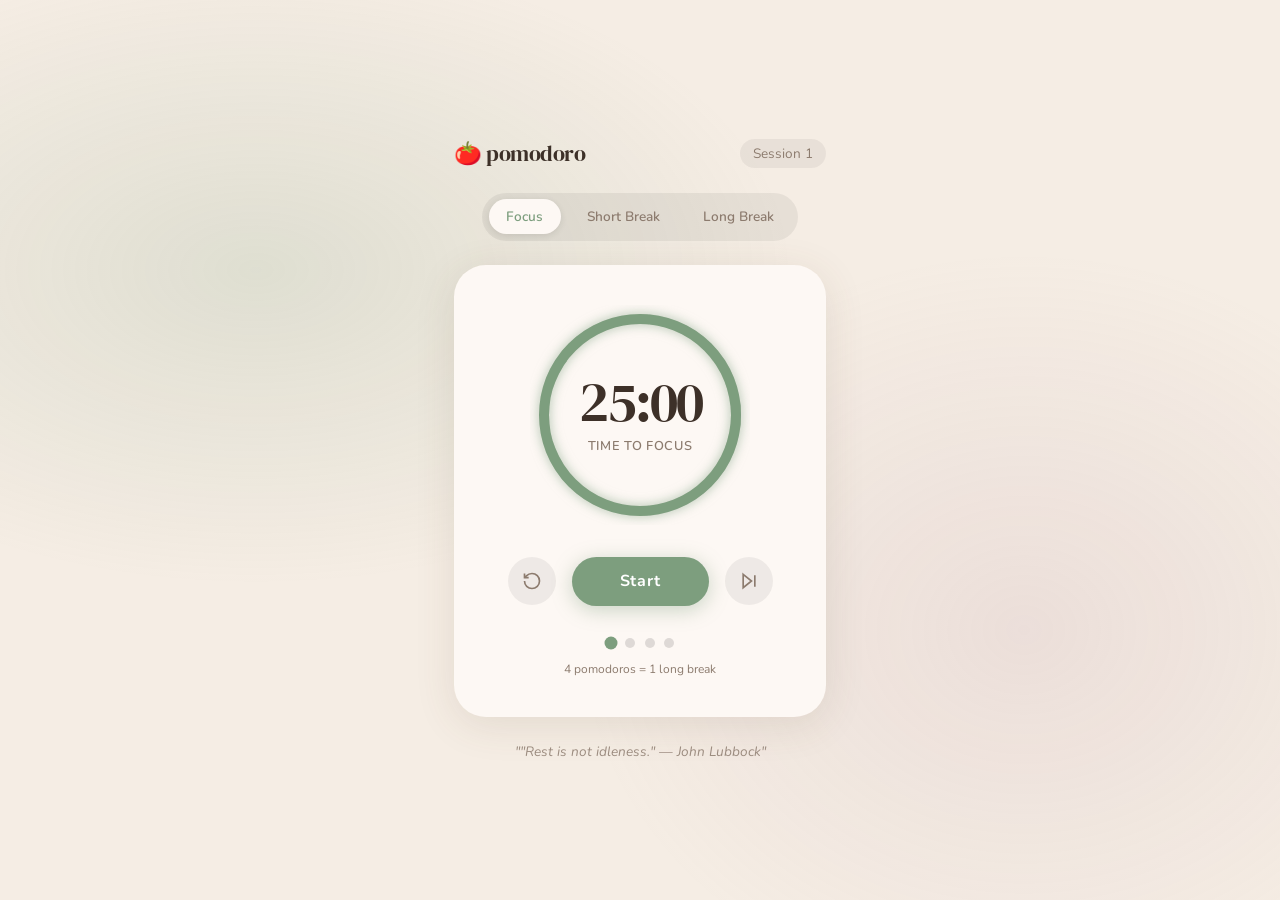
==== lab02-pomodoro-timer/index.html @ 26fb0125 "feat: add lab02 pomodoro timer (calm & aesthetic - HTML/CSS/JS)" ====
<!DOCTYPE html>
<html lang="en">
<head>
  <meta charset="UTF-8" />
  <meta name="viewport" content="width=device-width, initial-scale=1.0"/>
  <title>Pomodoro — Focus & Rest</title>
  <meta name="description" content="A calm and aesthetic Pomodoro productivity timer to help you focus and rest."/>
  <link rel="preconnect" href="https://fonts.googleapis.com"/>
  <link href="https://fonts.googleapis.com/css2?family=Nunito:wght@300;400;600;700&family=DM+Serif+Display&display=swap" rel="stylesheet"/>
  <link rel="stylesheet" href="style.css"/>
</head>
<body>
  <div class="ambient"></div>

  <main class="app">
    <!-- Header -->
    <header class="app-header">
      <span class="logo">🍅 pomodoro</span>
      <span class="session-label">Session <span id="sessionCount">1</span></span>
    </header>

    <!-- Mode Tabs -->
    <nav class="mode-tabs" role="tablist">
      <button class="tab active" id="tab-focus" onclick="switchMode('focus')" role="tab">Focus</button>
      <button class="tab" id="tab-short" onclick="switchMode('short')" role="tab">Short Break</button>
      <button class="tab" id="tab-long" onclick="switchMode('long')" role="tab">Long Break</button>
    </nav>

    <!-- Timer Ring -->
    <div class="timer-card">
      <div class="ring-wrapper">
        <svg class="ring" viewBox="0 0 220 220" xmlns="http://www.w3.org/2000/svg">
          <circle class="ring-track" cx="110" cy="110" r="96"/>
          <circle class="ring-progress" id="ringProgress" cx="110" cy="110" r="96"/>
        </svg>
        <div class="timer-center">
          <div class="time-display" id="timeDisplay">25:00</div>
          <div class="mode-label" id="modeLabel">Time to focus</div>
        </div>
      </div>

      <!-- Controls -->
      <div class="controls">
        <button class="btn btn-secondary" id="resetBtn" onclick="resetTimer()" title="Reset">
          <svg width="20" height="20" viewBox="0 0 24 24" fill="none" stroke="currentColor" stroke-width="2">
            <path d="M3 12a9 9 0 1 0 9-9 9.75 9.75 0 0 0-6.74 2.74L3 8"/>
            <path d="M3 3v5h5"/>
          </svg>
        </button>
        <button class="btn btn-primary" id="startBtn" onclick="toggleTimer()">
          <span id="btnLabel">Start</span>
        </button>
        <button class="btn btn-secondary" id="skipBtn" onclick="skipSession()" title="Skip">
          <svg width="20" height="20" viewBox="0 0 24 24" fill="none" stroke="currentColor" stroke-width="2">
            <polygon points="5 4 15 12 5 20 5 4"/><line x1="19" y1="5" x2="19" y2="19"/>
          </svg>
        </button>
      </div>

      <!-- Session dots -->
      <div class="session-dots" id="sessionDots">
        <span class="dot active" id="dot-0"></span>
        <span class="dot" id="dot-1"></span>
        <span class="dot" id="dot-2"></span>
        <span class="dot" id="dot-3"></span>
      </div>
      <p class="sessions-info">4 pomodoros = 1 long break</p>
    </div>

    <!-- Quote -->
    <p class="quote" id="quoteText">"The secret of getting ahead is getting started."</p>
  </main>

  <script src="script.js"></script>
</body>
</html>
---- lab02-pomodoro-timer/style.css ----
/* ===================================================
   POMODORO — Calm & Aesthetic Theme
   =================================================== */

:root {
  /* Warm paper palette */
  --bg: #f5ede4;
  --bg-card: #fdf8f4;
  --text-primary: #3d3028;
  --text-muted: #8c7b6e;

  /* Mode colors */
  --focus-color: #7d9e7e;      /* sage green */
  --short-color: #7b9eb8;      /* dusty blue */
  --long-color: #b88fa0;       /* dusty rose */

  --active-color: var(--focus-color);
  --shadow: 0 8px 40px rgba(100, 70, 50, 0.12);
  --radius: 2rem;
}

body.mode-short { --active-color: var(--short-color); }
body.mode-long  { --active-color: var(--long-color); }

* { margin: 0; padding: 0; box-sizing: border-box; }

body {
  font-family: 'Nunito', sans-serif;
  background: var(--bg);
  color: var(--text-primary);
  min-height: 100vh;
  display: flex;
  align-items: center;
  justify-content: center;
  overflow: hidden;
  transition: background 0.8s ease;
}

/* Ambient blobs */
.ambient {
  position: fixed; inset: 0; pointer-events: none; z-index: 0;
  background:
    radial-gradient(ellipse 60% 50% at 20% 30%, rgba(125, 158, 126, 0.18) 0%, transparent 70%),
    radial-gradient(ellipse 50% 60% at 80% 70%, rgba(184, 143, 160, 0.15) 0%, transparent 70%);
}

/* ===================================================
   APP LAYOUT
   =================================================== */
.app {
  position: relative; z-index: 1;
  width: 100%; max-width: 420px;
  padding: 2rem 1.5rem;
  display: flex; flex-direction: column; align-items: center; gap: 1.5rem;
}

/* Header */
.app-header {
  width: 100%;
  display: flex; justify-content: space-between; align-items: center;
}

.logo {
  font-family: 'DM Serif Display', serif;
  font-size: 1.4rem; color: var(--text-primary);
  letter-spacing: -0.5px;
}

.session-label {
  font-size: 0.85rem; color: var(--text-muted);
  background: rgba(0,0,0,0.05);
  padding: 0.3rem 0.8rem; border-radius: 2rem;
}

/* ===================================================
   MODE TABS
   =================================================== */
.mode-tabs {
  display: flex; gap: 0.5rem;
  background: rgba(0,0,0,0.06);
  padding: 0.4rem; border-radius: 3rem;
}

.tab {
  padding: 0.5rem 1.1rem;
  border: none; background: transparent;
  font-family: 'Nunito', sans-serif;
  font-size: 0.85rem; font-weight: 600;
  color: var(--text-muted);
  border-radius: 2rem;
  cursor: pointer;
  transition: all 0.3s ease;
}

.tab.active {
  background: var(--bg-card);
  color: var(--active-color);
  box-shadow: 0 2px 8px rgba(0,0,0,0.1);
}

/* ===================================================
   TIMER CARD
   =================================================== */
.timer-card {
  background: var(--bg-card);
  border-radius: var(--radius);
  box-shadow: var(--shadow);
  padding: 2.5rem 2rem;
  width: 100%;
  display: flex; flex-direction: column; align-items: center; gap: 2rem;
  transition: box-shadow 0.5s ease;
}

/* Ring */
.ring-wrapper {
  position: relative; width: 220px; height: 220px;
}

.ring { width: 100%; height: 100%; transform: rotate(-90deg); }

.ring-track {
  fill: none;
  stroke: rgba(0,0,0,0.07);
  stroke-width: 10;
}

.ring-progress {
  fill: none;
  stroke: var(--active-color);
  stroke-width: 10;
  stroke-linecap: round;
  stroke-dasharray: 603;
  stroke-dashoffset: 0;
  transition: stroke-dashoffset 1s linear, stroke 0.8s ease;
  filter: drop-shadow(0 0 6px color-mix(in srgb, var(--active-color) 60%, transparent));
}

.timer-center {
  position: absolute; inset: 0;
  display: flex; flex-direction: column;
  align-items: center; justify-content: center;
}

.time-display {
  font-family: 'DM Serif Display', serif;
  font-size: 3.5rem;
  color: var(--text-primary);
  letter-spacing: -2px;
  line-height: 1;
  transition: color 0.5s;
}

.mode-label {
  font-size: 0.8rem;
  color: var(--text-muted);
  margin-top: 0.4rem;
  font-weight: 600;
  letter-spacing: 0.05em;
  text-transform: uppercase;
}

/* ===================================================
   BUTTONS
   =================================================== */
.controls {
  display: flex; align-items: center; gap: 1rem;
}

.btn {
  border: none; cursor: pointer;
  font-family: 'Nunito', sans-serif; font-weight: 700;
  transition: all 0.2s ease;
}

.btn-primary {
  background: var(--active-color);
  color: white;
  padding: 0.85rem 3rem;
  border-radius: 3rem;
  font-size: 1rem;
  letter-spacing: 0.05em;
  box-shadow: 0 4px 20px color-mix(in srgb, var(--active-color) 40%, transparent);
}

.btn-primary:hover { transform: translateY(-2px); filter: brightness(1.05); }
.btn-primary:active { transform: scale(0.97); }

.btn-secondary {
  background: rgba(0,0,0,0.06);
  color: var(--text-muted);
  width: 48px; height: 48px;
  border-radius: 50%;
  display: flex; align-items: center; justify-content: center;
}

.btn-secondary:hover {
  background: rgba(0,0,0,0.1);
  color: var(--text-primary);
}

/* ===================================================
   SESSION DOTS
   =================================================== */
.session-dots {
  display: flex; gap: 0.6rem; align-items: center;
}

.dot {
  width: 10px; height: 10px; border-radius: 50%;
  background: rgba(0,0,0,0.12);
  transition: all 0.4s ease;
}

.dot.active { background: var(--active-color); transform: scale(1.3); }
.dot.done   { background: color-mix(in srgb, var(--active-color) 50%, white); }

.sessions-info {
  font-size: 0.75rem; color: var(--text-muted);
  margin-top: -1.2rem;
}

/* ===================================================
   QUOTE
   =================================================== */
.quote {
  font-size: 0.85rem;
  color: var(--text-muted);
  text-align: center;
  font-style: italic;
  max-width: 320px;
  line-height: 1.6;
  opacity: 0.85;
  animation: fadeIn 1s ease;
}

@keyframes fadeIn {
  from { opacity: 0; transform: translateY(6px); }
  to   { opacity: 0.85; transform: translateY(0); }
}

/* ===================================================
   RESPONSIVE
   =================================================== */
@media (max-width: 480px) {
  .app { padding: 1.5rem 1rem; }
  .time-display { font-size: 3rem; }
}
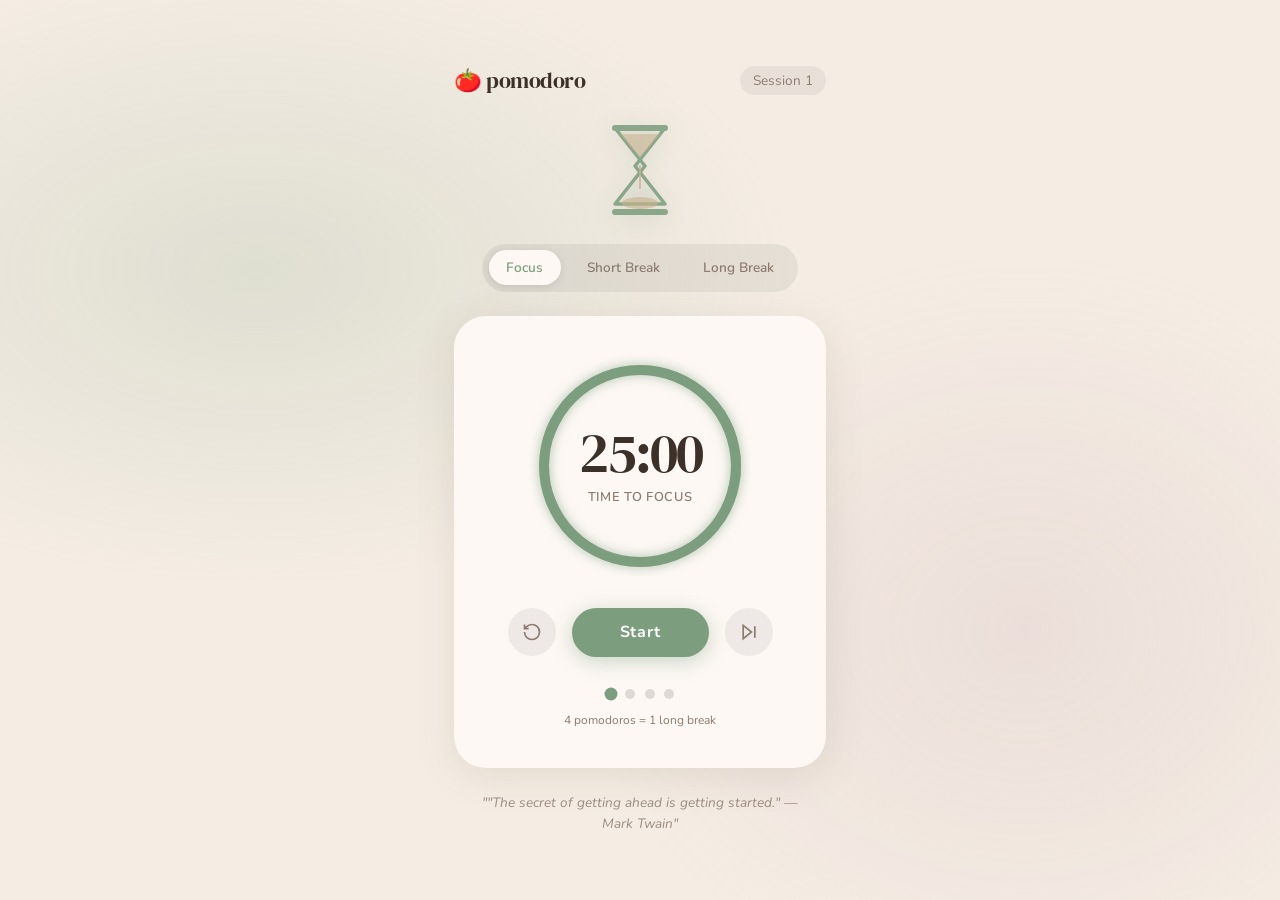
==== commit a68bf803: "feat: add floating hourglass SVG illustration to pomodoro app" ====
--- a/lab02-pomodoro-timer/index.html
+++ b/lab02-pomodoro-timer/index.html
@@ -18,6 +18,24 @@
       <span class="logo">🍅 pomodoro</span>
       <span class="session-label">Session <span id="sessionCount">1</span></span>
     </header>
+
+    <!-- Timer Illustration -->
+    <div class="timer-illustration">
+      <svg xmlns="http://www.w3.org/2000/svg" viewBox="0 0 80 100" width="80" height="100" fill="none">
+        <!-- Hourglass frame -->
+        <path d="M15 8 h50 l-30 38 l30 38 h-50 l30 -38 Z" stroke="#7d9e7e" stroke-width="3.5" stroke-linejoin="round" fill="rgba(125,158,126,0.08)"/>
+        <!-- Top sand -->
+        <path d="M20 14 h40 l-20 24 Z" fill="rgba(196,168,130,0.55)"/>
+        <!-- Bottom sand (flowing and settled) -->
+        <ellipse cx="40" cy="83" rx="18" ry="6" fill="rgba(196,168,130,0.6)"/>
+        <!-- Falling sand particle -->
+        <line x1="40" y1="46" x2="40" y2="68" stroke="rgba(196,168,130,0.7)" stroke-width="2" stroke-linecap="round"/>
+        <!-- Top bar -->
+        <rect x="12" y="5" width="56" height="6" rx="3" fill="#7d9e7e"/>
+        <!-- Bottom bar -->
+        <rect x="12" y="89" width="56" height="6" rx="3" fill="#7d9e7e"/>
+      </svg>
+    </div>
 
     <!-- Mode Tabs -->
     <nav class="mode-tabs" role="tablist">
--- a/lab02-pomodoro-timer/style.css
+++ b/lab02-pomodoro-timer/style.css
@@ -44,6 +44,22 @@
     radial-gradient(ellipse 50% 60% at 80% 70%, rgba(184, 143, 160, 0.15) 0%, transparent 70%);
 }
 
+/* Timer Illustration */
+.timer-illustration {
+  display: flex;
+  justify-content: center;
+  align-items: center;
+  opacity: 0.88;
+  animation: float 4s ease-in-out infinite;
+  filter: drop-shadow(0 4px 12px rgba(125, 158, 126, 0.25));
+}
+
+@keyframes float {
+  0%, 100% { transform: translateY(0px); }
+  50%       { transform: translateY(-6px); }
+}
+
+
 /* ===================================================
    APP LAYOUT
    =================================================== */
